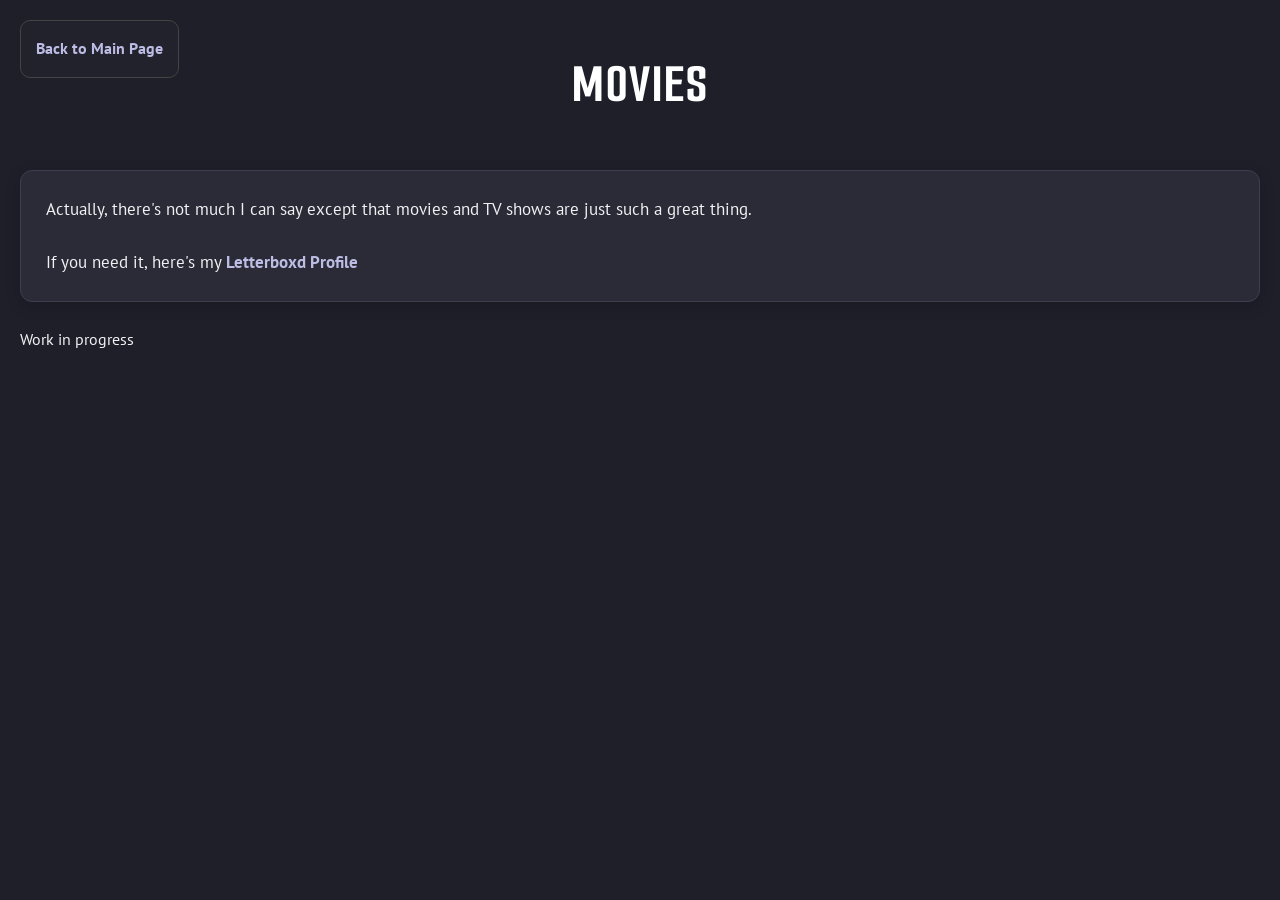
==== movies.html @ f1d26e3d "And God called the expanse Heaven. And there was evening and there was morning, the second day. Back" ====
<!doctype html>
<html>
  <head>
    <meta charset="UTF-8">
    <meta name="viewport" content="width=device-width, initial-scale=1.0">
    <link href="style.css" rel="stylesheet" type="text/css" media="all">

    <title>Movies</title>
  </head>

  <body>
    <header class="mittig-ueberschrift">
      <h1>Movies</h1>
    </header>
       
    <div class="BackToMainPage">
      <a href="index.html">Back to Main Page</a>
    </div>


    <section>
      <p class="sections">Actually, there's not much I can say except that movies and TV shows are just such a great thing. <br><br>If you need it, here's my <a href="https://letterboxd.com/schneller31/">Letterboxd Profile</a></p>
    </section>
    
    Work in progress
    
  </body>
</html>
---- style.css ----
@import url('https://fonts.googleapis.com/css2?family=PT+Sans:ital,wght@0,400;0,700;1,400;1,700&display=swap');
@import url('https://fonts.googleapis.com/css2?family=Smooch+Sans:wght@100..900&display=swap');

.mittig-normal {
  text-align: center;
}

.BackToMainPage {
  position: fixed;
  top: 20px;
  left: 20px;
  
  background: #21222b;
  color: white;
  padding: 15px;
  border-radius: 10px;
  padding: 15px;
  border: 1px solid #444;
  
  z-index: 1000;
}



* {
  box-sizing: border-box;
  margin: 0;
  padding: 0;
}

body {
  background-color: #1e1f29; 
  color: #f1f1f4;
  font-family: "PT Sans", sans-serif; 
  font-weight: 400;
  line-height: 1.6;
  padding: 40px 20px;
}

.container {
  max-width: 650px;
  margin: 0 auto;
}

header {
  text-align: center;
  margin-bottom: 40px;
}
h1 {
  font-family: "Smooch Sans", sans-serif;
  font-size: 3.5rem;
  letter-spacing: 2px;
  color: #ffffff;
  text-transform: uppercase;
}
h2 {
  font-family: "Smooch Sans", sans-serif;
  font-size: 2rem;
  color: #a5a6f6;
  margin-bottom: 15px;
  letter-spacing: 1px;
}

.sections {
  background-color: #2a2b36; 
  border-radius: 12px;
  padding: 25px;
  margin-bottom: 25px;
  box-shadow: 0 4px 15px rgba(0, 0, 0, 0.2);
  border: 1px solid #3d3e4f;
}

p {
  margin-bottom: 12px;
  font-size: 1.05rem;
}

ul {
  list-style-position: inside;
  margin-bottom: 10px;
}

li {
  margin-bottom: 8px;
}

a {
  color: #bdbce4; 
  text-decoration: none;
  font-weight: 700;
  transition: color 0.2s ease;
}
a:hover {
  color: #ff92df;
  text-decoration: underline;
}


/*Für die links auf der Index seite*/
.social-links {
  background: #21222b;
  border: 1px solid #444;
  border-radius: 15px;
  padding: 15px;
  margin-top: 40px;
  margin-bottom: 20px;
  list-style-type: none;
  display: flex;
  flex-wrap: nowrap;
  justify-content: center; 
  gap: 30px;
  align-items: center;
}

.social-links li {
  flex: 0 1 20%;
  max-width: 100px; 
  min-width: 50px;
}

.social-links img {
  width: 100%;
  height: auto;
  display: block;
  border-radius: 25px;
  transition: transform 0.5s ease;
}

.social-links img:hover {
  transform: scale(1.15);
  filter: drop-shadow(0px 5px 15px rgba(0,0,0,0.2)); 
}

@media (max-width: 768px) {
  .social-links {
    gap: 20px;
  }
  .social-links li {
    max-width: 80px;
  }
}

@media (max-width: 480px) {
  .social-links {
    gap: 15px;
  }
  .social-links li {
    max-width: 60px;
  }
}
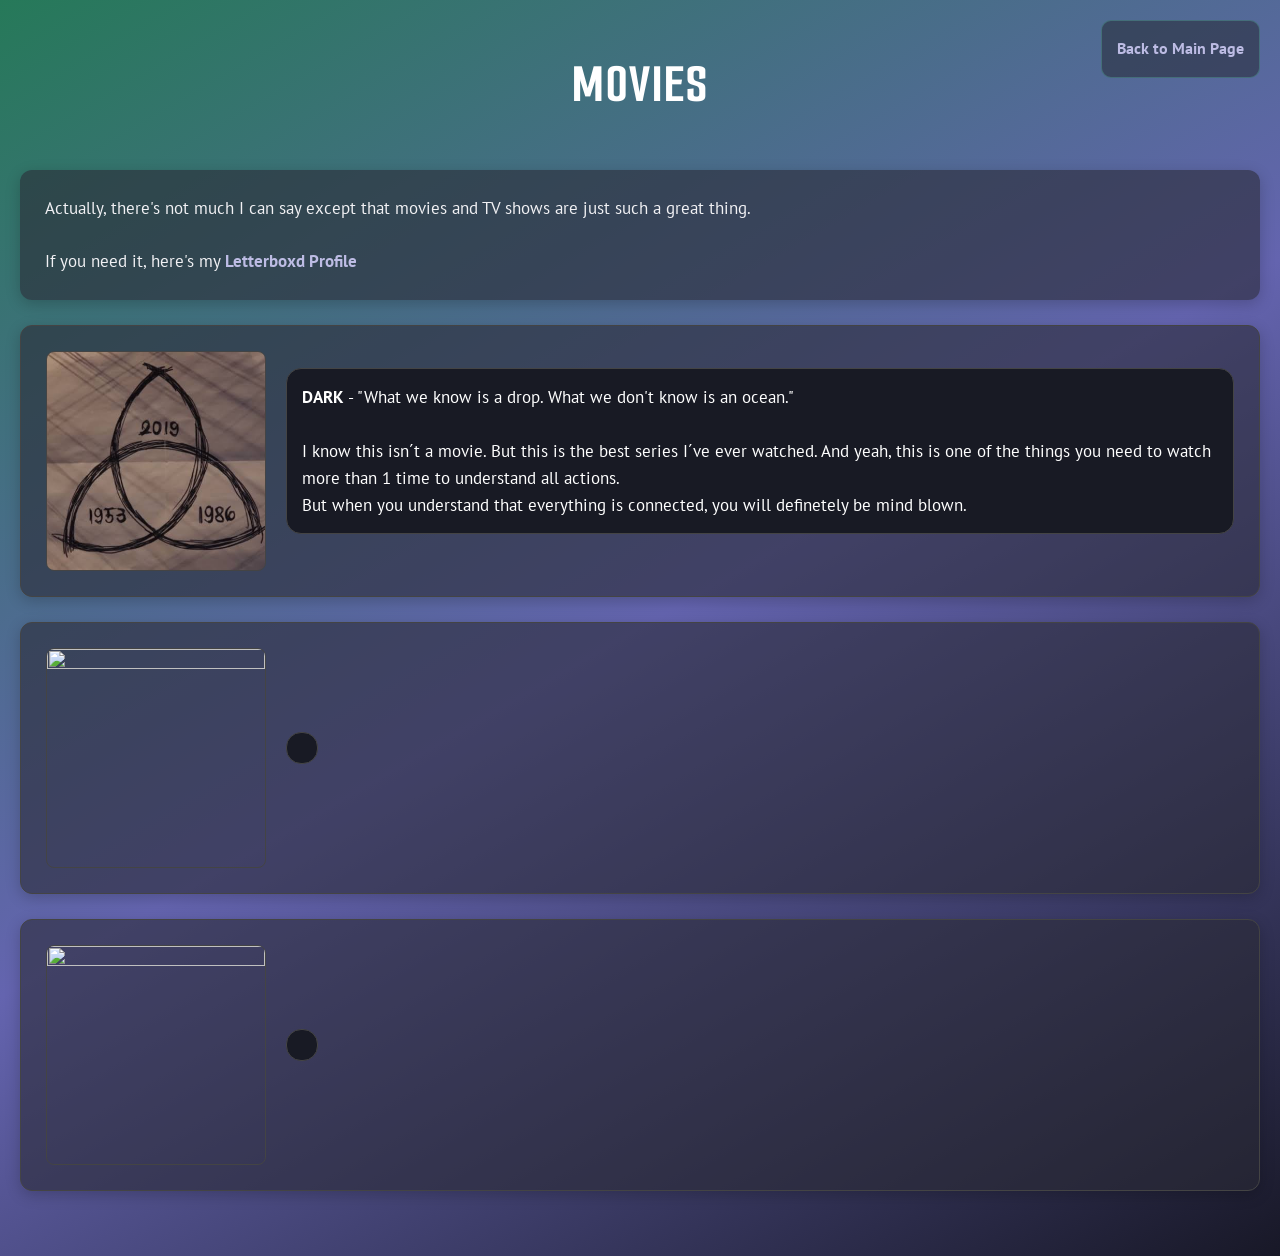
==== commit a6c1f51f: "Added a few files" ====
--- a/movies.html
+++ b/movies.html
@@ -1,28 +1,44 @@
-<!doctype html>
+<!DOCTYPE html>
 <html>
   <head>
     <meta charset="UTF-8">
     <meta name="viewport" content="width=device-width, initial-scale=1.0">
+    <link href="movies.css" rel="stylesheet" type="text/css" media="all">
     <link href="style.css" rel="stylesheet" type="text/css" media="all">
 
     <title>Movies</title>
   </head>
 
+    <header>
+    <h1>Movies</h1>
+  </header>
+
   <body>
-    <header class="mittig-ueberschrift">
-      <h1>Movies</h1>
-    </header>
-       
+
     <div class="BackToMainPage">
       <a href="index.html">Back to Main Page</a>
     </div>
-
 
     <section>
       <p class="sections">Actually, there's not much I can say except that movies and TV shows are just such a great thing. <br><br>If you need it, here's my <a href="https://letterboxd.com/schneller31/">Letterboxd Profile</a></p>
     </section>
     
-    Work in progress
-    
+
+    <div class="Box sections">
+      <img class="movie_picture" src="movies/dark.jpg" alt="Dark">
+      <p class="Beschreibung"><strong>DARK</strong> - "What we know is a drop. What we don't know is an ocean."<br><br> I know this isn´t a movie. But this is the best series I´ve ever watched. And yeah, this is one of the things you need to watch more than 1 time to understand all actions. <br>
+        But when you understand that everything is connected, you will definetely be mind blown.</p>
+    </div>
+
+    <div class="Box sections">
+      <img class="movie_picture" src="movies/" alt="">
+      <p class="Beschreibung"> </p>
+    </div>    
+
+    <div class="Box sections">
+      <img class="movie_picture" src="movies/" alt="">
+      <p class="Beschreibung"> </p>
+    </div>    
+
   </body>
 </html>
--- a/movies.css
+++ b/movies.css
@@ -0,0 +1,49 @@
+@import url('https://fonts.googleapis.com/css2?family=PT+Sans:ital,wght@0,400;0,700;1,400;1,700&display=swap');
+@import url('https://fonts.googleapis.com/css2?family=Smooch+Sans:wght@100..900&display=swap');
+
+.Box {
+  display: flex;
+  align-items: center;
+  gap: 20px;
+
+  background: #222f36;
+  border: 1px solid #444;
+  border-radius: 15px;
+
+  padding: 15px;
+  margin-bottom: 20px;
+
+  color: #ffffff;
+}
+
+
+@media (max-width: 600px) {
+  .Box {
+    flex-direction: column;
+    text-align: center;
+  }
+}
+
+.Box img {
+  border-radius: 8px;
+  object-fit: cover;
+}
+
+.Beschreibung {
+  background: #181a24;
+  border: 1px solid #444;
+  border-radius: 15px;
+
+  padding: 15px;
+  margin-bottom: 20px;
+
+  color: #ffffff;
+}
+
+.movie_picture {
+  width: 100%;
+  max-width: 220px;
+  height: auto; 
+  aspect-ratio: 1 / 1;
+  border: 1px solid #444;
+}
--- a/style.css
+++ b/style.css
@@ -8,14 +8,15 @@
 .BackToMainPage {
   position: fixed;
   top: 20px;
-  left: 20px;
+  right: 20px;
   
-  background: #21222b;
+  background: rgba(33, 34, 43, 0.5);
   color: white;
   padding: 15px;
+  border: 1px solid rgba(81, 151, 148, 0.5);
   border-radius: 10px;
   padding: 15px;
-  border: 1px solid #444;
+  
   
   z-index: 1000;
 }
@@ -29,7 +30,7 @@
 }
 
 body {
-  background-color: #1e1f29; 
+  background: linear-gradient(150deg, #267959, #6464af, #181827);
   color: #f1f1f4;
   font-family: "PT Sans", sans-serif; 
   font-weight: 400;
@@ -37,8 +38,8 @@
   padding: 40px 20px;
 }
 
-.container {
-  max-width: 650px;
+.begrenzung {
+  max-width: 900px;
   margin: 0 auto;
 }
 
@@ -56,18 +57,17 @@
 h2 {
   font-family: "Smooch Sans", sans-serif;
   font-size: 2rem;
-  color: #a5a6f6;
+  color: #4ba3dd;
   margin-bottom: 15px;
   letter-spacing: 1px;
 }
 
 .sections {
-  background-color: #2a2b36; 
+  background-color: rgba(42, 43, 54, 0.6); 
   border-radius: 12px;
   padding: 25px;
   margin-bottom: 25px;
   box-shadow: 0 4px 15px rgba(0, 0, 0, 0.2);
-  border: 1px solid #3d3e4f;
 }
 
 p {
@@ -96,10 +96,9 @@
 }
 
 
-/*Für die links auf der Index seite*/
+/*Für die Verlinkungen auf der Index seite*/
 .social-links {
-  background: #21222b;
-  border: 1px solid #444;
+  background: rgba(33, 34, 43, 0.5);
   border-radius: 15px;
   padding: 15px;
   margin-top: 40px;
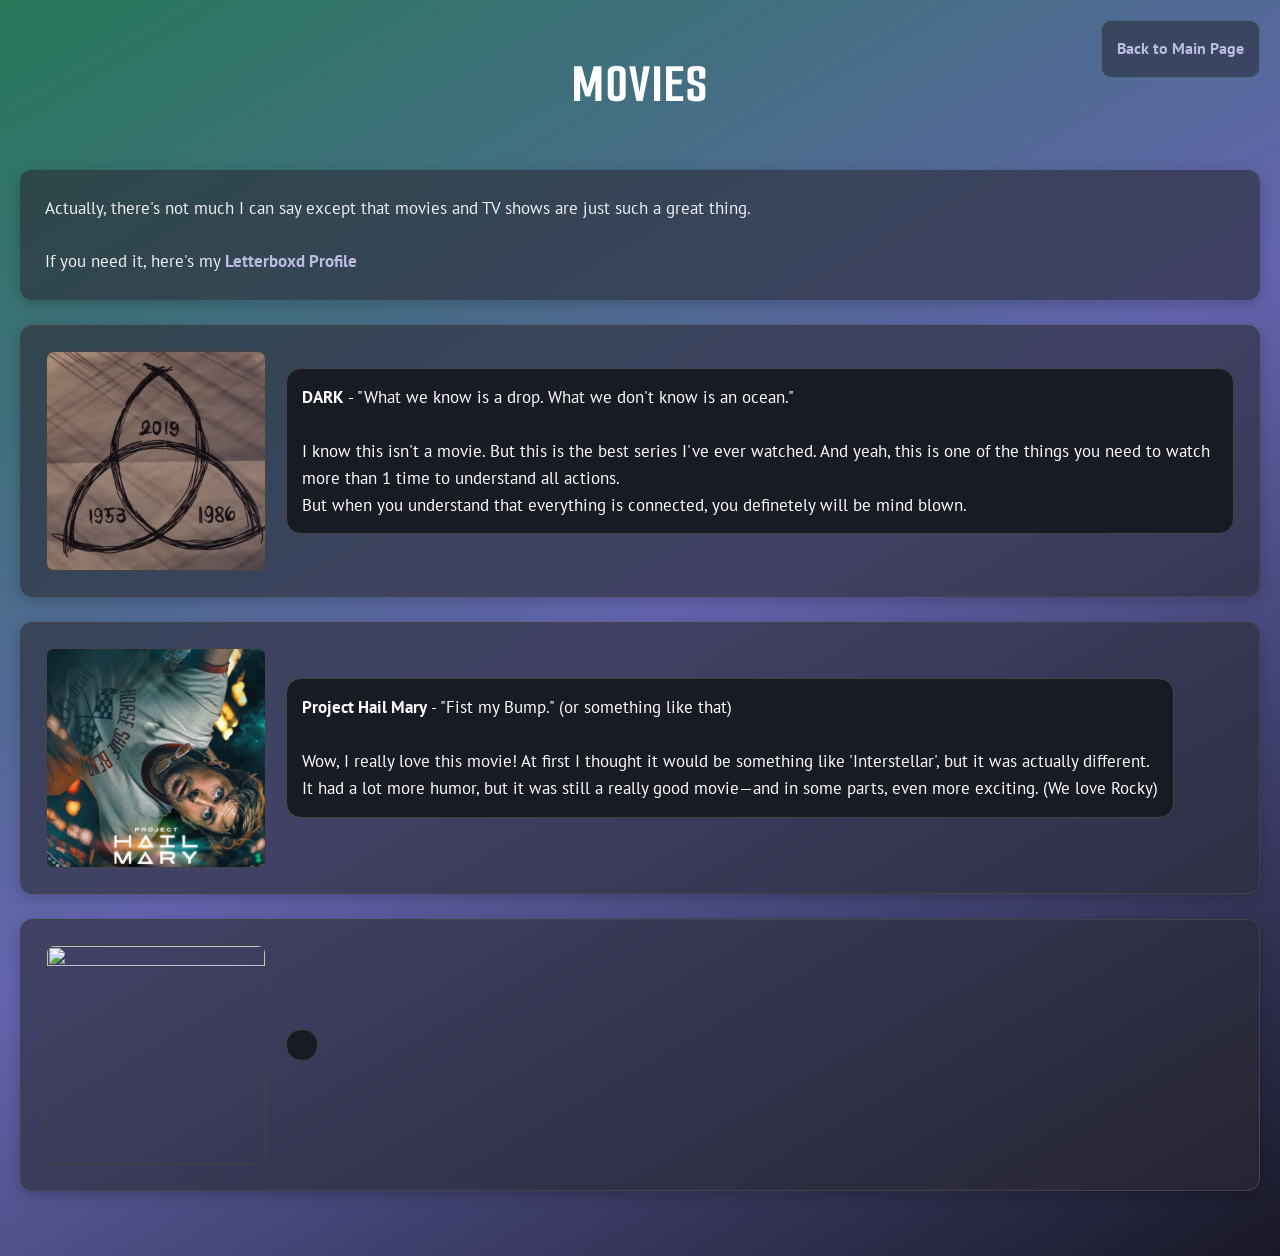
==== commit d679e74f: "changed some things" ====
--- a/movies.html
+++ b/movies.html
@@ -26,13 +26,16 @@
 
     <div class="Box sections">
       <img class="movie_picture" src="movies/dark.jpg" alt="Dark">
-      <p class="Beschreibung"><strong>DARK</strong> - "What we know is a drop. What we don't know is an ocean."<br><br> I know this isn´t a movie. But this is the best series I´ve ever watched. And yeah, this is one of the things you need to watch more than 1 time to understand all actions. <br>
-        But when you understand that everything is connected, you will definetely be mind blown.</p>
+      <p class="Beschreibung"><strong>DARK</strong> - "What we know is a drop. What we don't know is an ocean."<br><br>
+        I know this isn't a movie. But this is the best series I've ever watched. And yeah, this is one of the things you need to watch more than 1 time to understand all actions. <br>
+        But when you understand that everything is connected, you definetely will be mind blown.</p>
     </div>
 
     <div class="Box sections">
-      <img class="movie_picture" src="movies/" alt="">
-      <p class="Beschreibung"> </p>
+      <img class="movie_picture" src="movies/project_hail_mary.jpg" alt="Project Hail Mary">
+      <p class="Beschreibung"><strong>Project Hail Mary</strong> - "Fist my Bump." (or something like that) <br><br>
+      Wow, I really love this movie! At first I thought it would be something like 'Interstellar', but it was actually different. <br>
+      It had a lot more humor, but it was still a really good movie—and in some parts, even more exciting. (We love Rocky)</p>
     </div>    
 
     <div class="Box sections">
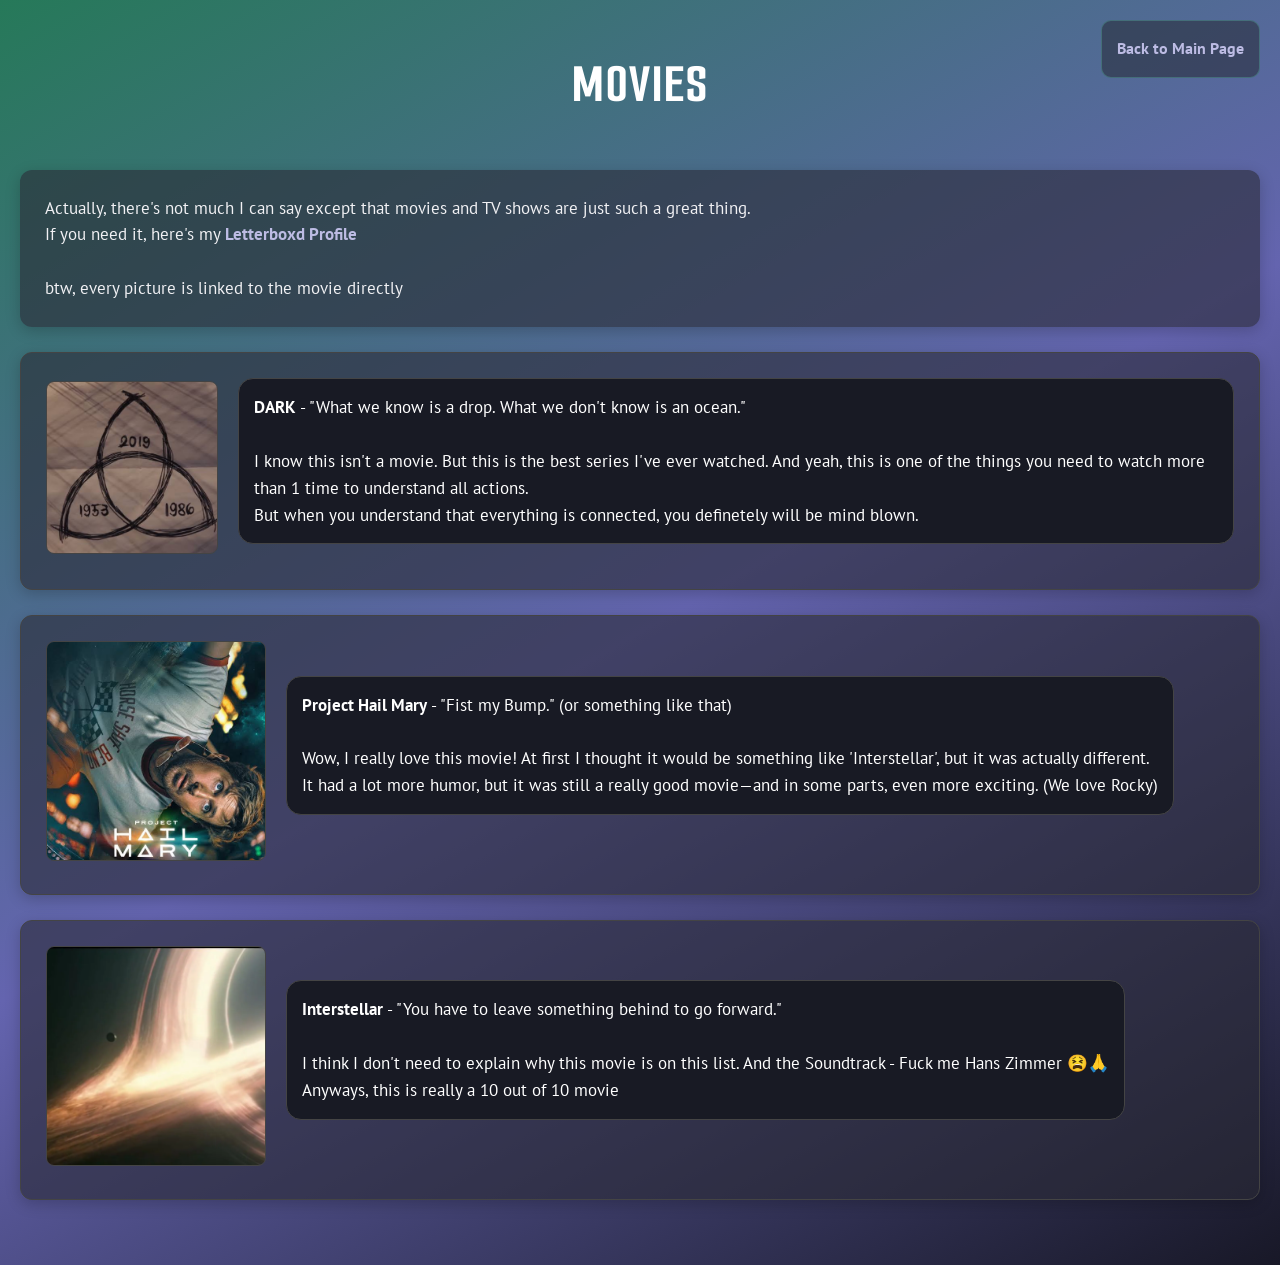
==== commit 402ddc77: "Überschall Akrobatische, raketenbetriebene B2 Bomber mit Nitro-Antrieb in Autoform" ====
--- a/movies.html
+++ b/movies.html
@@ -20,27 +20,32 @@
     </div>
 
     <section>
-      <p class="sections">Actually, there's not much I can say except that movies and TV shows are just such a great thing. <br><br>If you need it, here's my <a href="https://letterboxd.com/schneller31/">Letterboxd Profile</a></p>
+      <p class="sections">Actually, there's not much I can say except that movies and TV shows are just such a great thing. <br>
+        If you need it, here's my <a href="https://letterboxd.com/schneller31/">Letterboxd Profile </a><br><br>
+        btw, every picture is linked to the movie directly</p>
+      
     </section>
     
 
     <div class="Box sections">
-      <img class="movie_picture" src="movies/dark.jpg" alt="Dark">
+      <a href="https://www.netflix.com/de/title/80100172" target="_blank"> <img class="movie_picture" src="movies/dark.jpg" alt="Dark"> </a>
       <p class="Beschreibung"><strong>DARK</strong> - "What we know is a drop. What we don't know is an ocean."<br><br>
         I know this isn't a movie. But this is the best series I've ever watched. And yeah, this is one of the things you need to watch more than 1 time to understand all actions. <br>
         But when you understand that everything is connected, you definetely will be mind blown.</p>
     </div>
 
     <div class="Box sections">
-      <img class="movie_picture" src="movies/project_hail_mary.jpg" alt="Project Hail Mary">
+      <a href="https://www.amazon.de/gp/video/detail/B0GHXTMRYN/ref=atv_dp_share_cu_r" target="_blank"> <img class="movie_picture" src="movies/project_hail_mary.jpg" alt="Project Hail Mary"> </a>
       <p class="Beschreibung"><strong>Project Hail Mary</strong> - "Fist my Bump." (or something like that) <br><br>
       Wow, I really love this movie! At first I thought it would be something like 'Interstellar', but it was actually different. <br>
       It had a lot more humor, but it was still a really good movie—and in some parts, even more exciting. (We love Rocky)</p>
     </div>    
 
     <div class="Box sections">
-      <img class="movie_picture" src="movies/" alt="">
-      <p class="Beschreibung"> </p>
+      <a href="https://www.amazon.de/gp/video/detail/B0B8M7XNY8/ref=atv_dp_share_cu_r" target="_blank"> <img class="movie_picture" src="movies/interstellar.webp" alt="Interstellar"> </a>
+      <p class="Beschreibung"><strong>Interstellar</strong> - "You have to leave something behind to go forward." <br><br>
+      I think I don't need to explain why this movie is on this list. And the Soundtrack - Fuck me Hans Zimmer 😫🙏 <br>
+      Anyways, this is really a 10 out of 10 movie</p>
     </div>    
 
   </body>
--- a/style.css
+++ b/style.css
@@ -130,6 +130,10 @@
   filter: drop-shadow(0px 5px 15px rgba(0,0,0,0.2)); 
 }
 
+.smoll {
+  font-size: small;
+}
+
 @media (max-width: 768px) {
   .social-links {
     gap: 20px;
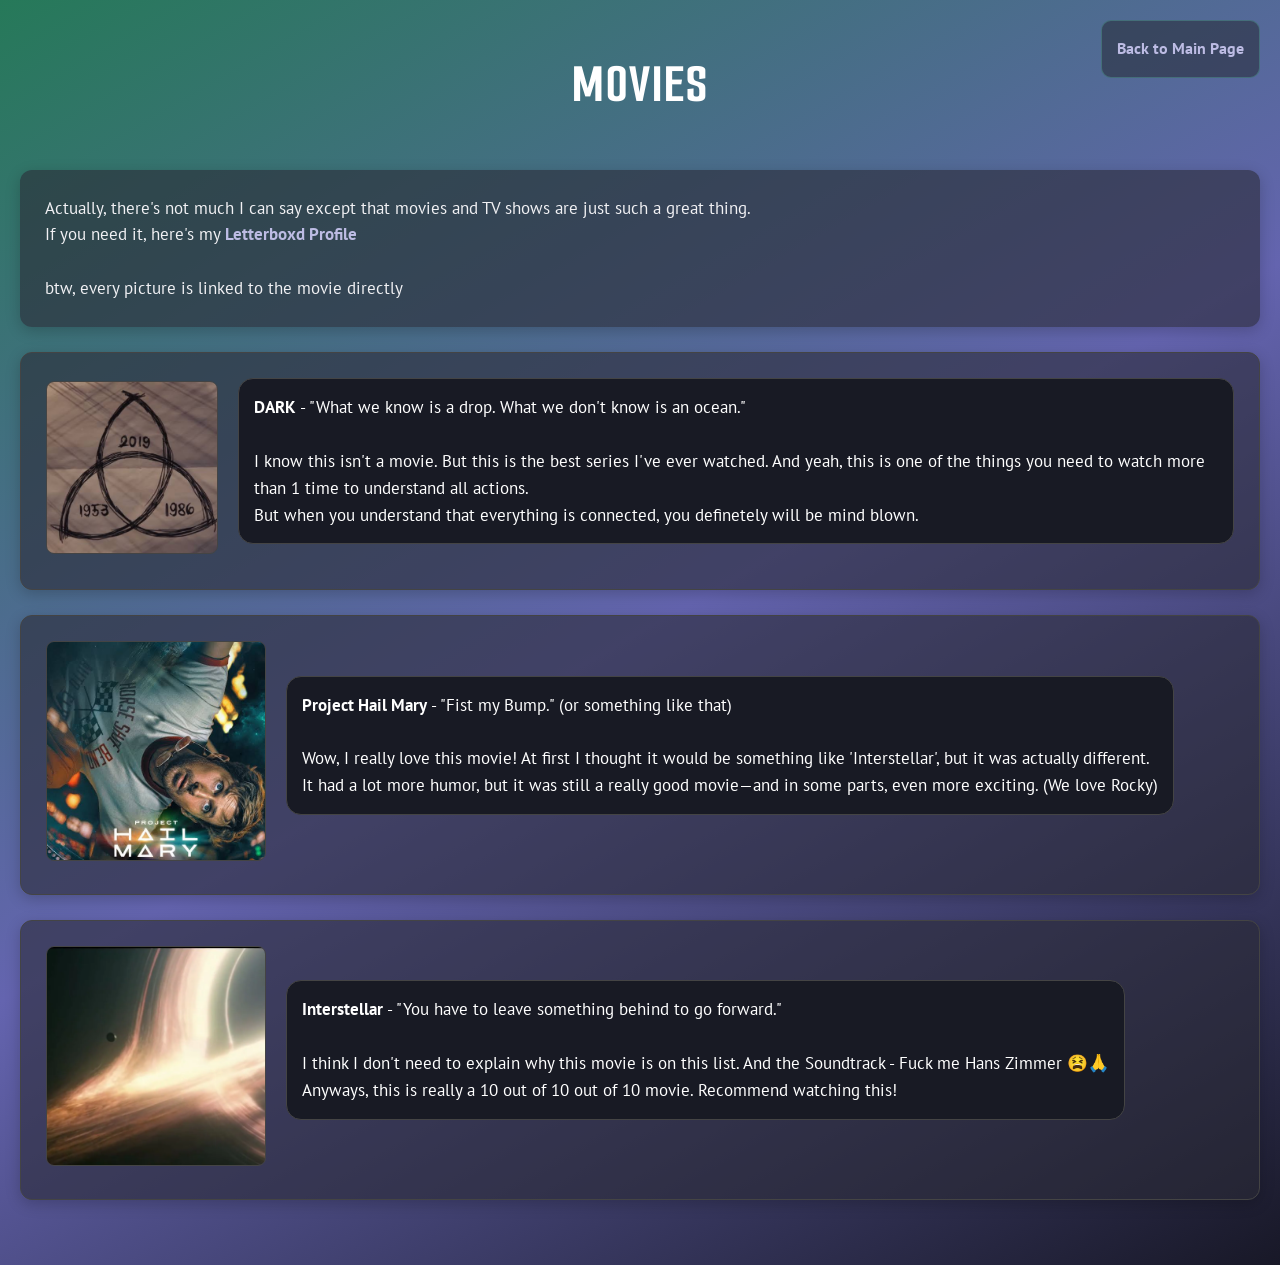
==== commit 7e7217d8: "uuuh" ====
--- a/movies.html
+++ b/movies.html
@@ -45,7 +45,7 @@
       <a href="https://www.amazon.de/gp/video/detail/B0B8M7XNY8/ref=atv_dp_share_cu_r" target="_blank"> <img class="movie_picture" src="movies/interstellar.webp" alt="Interstellar"> </a>
       <p class="Beschreibung"><strong>Interstellar</strong> - "You have to leave something behind to go forward." <br><br>
       I think I don't need to explain why this movie is on this list. And the Soundtrack - Fuck me Hans Zimmer 😫🙏 <br>
-      Anyways, this is really a 10 out of 10 movie</p>
+      Anyways, this is really a 10 out of 10 out of 10 movie. Recommend watching this!</p>
     </div>    
 
   </body>
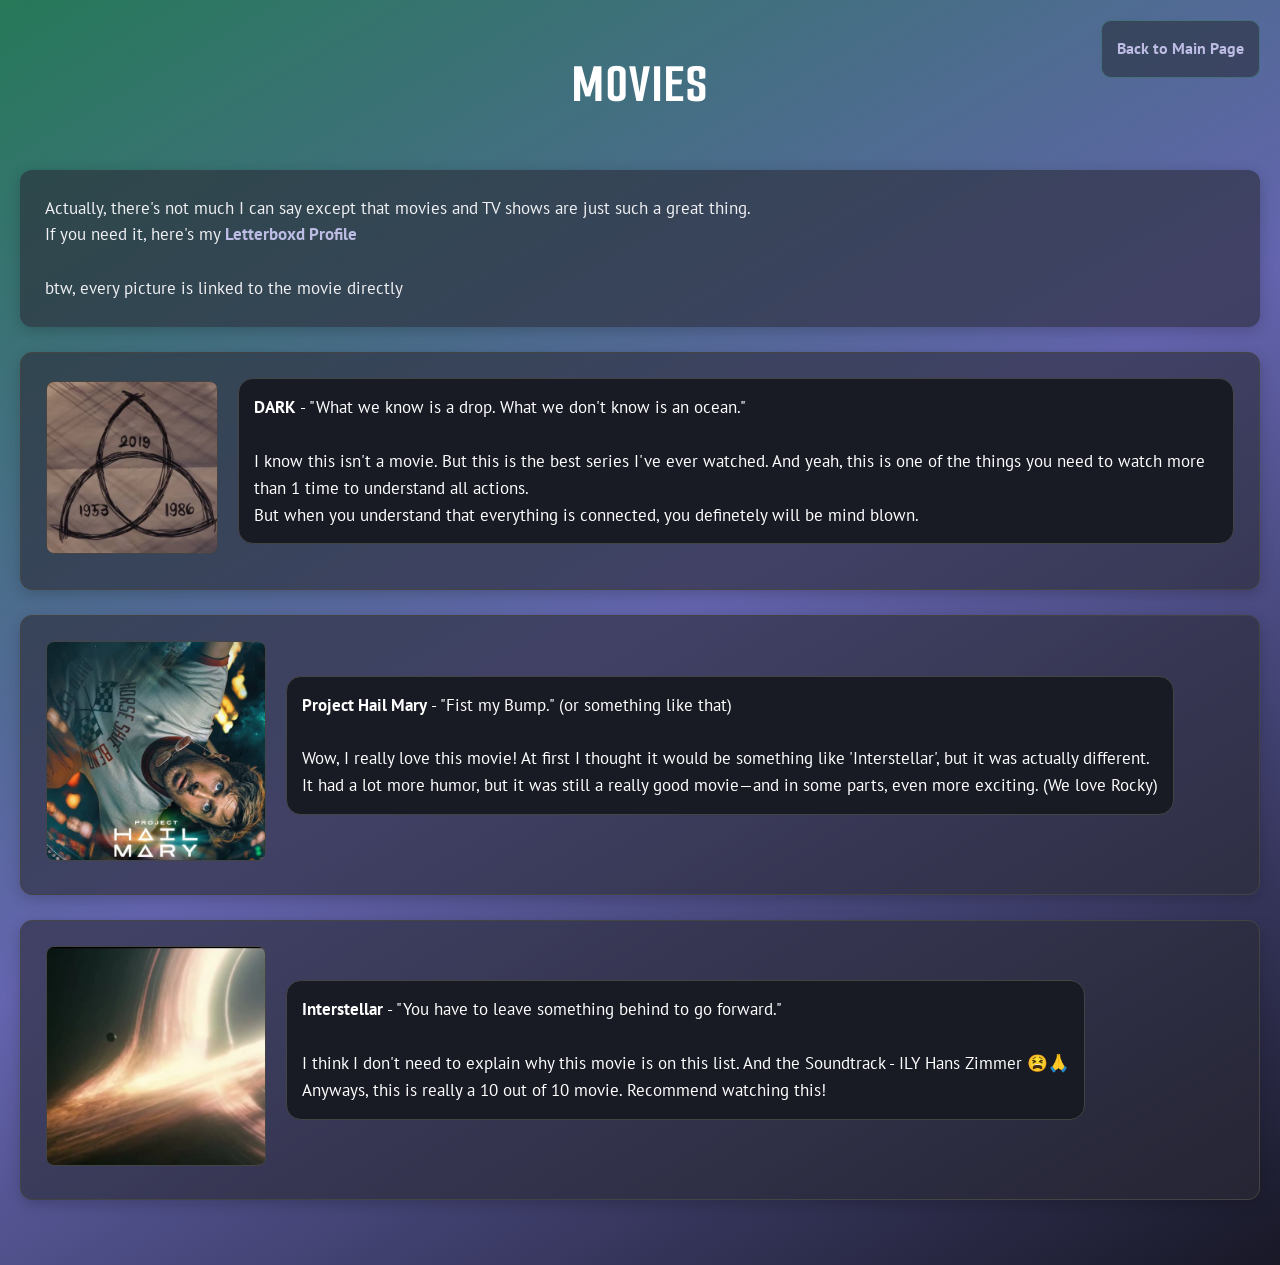
==== commit 232547a3: "..." ====
--- a/movies.html
+++ b/movies.html
@@ -44,8 +44,8 @@
     <div class="Box sections">
       <a href="https://www.amazon.de/gp/video/detail/B0B8M7XNY8/ref=atv_dp_share_cu_r" target="_blank"> <img class="movie_picture" src="movies/interstellar.webp" alt="Interstellar"> </a>
       <p class="Beschreibung"><strong>Interstellar</strong> - "You have to leave something behind to go forward." <br><br>
-      I think I don't need to explain why this movie is on this list. And the Soundtrack - Fuck me Hans Zimmer 😫🙏 <br>
-      Anyways, this is really a 10 out of 10 out of 10 movie. Recommend watching this!</p>
+      I think I don't need to explain why this movie is on this list. And the Soundtrack - ILY Hans Zimmer 😫🙏 <br>
+      Anyways, this is really a 10 out of 10 movie. Recommend watching this!</p>
     </div>    
 
   </body>
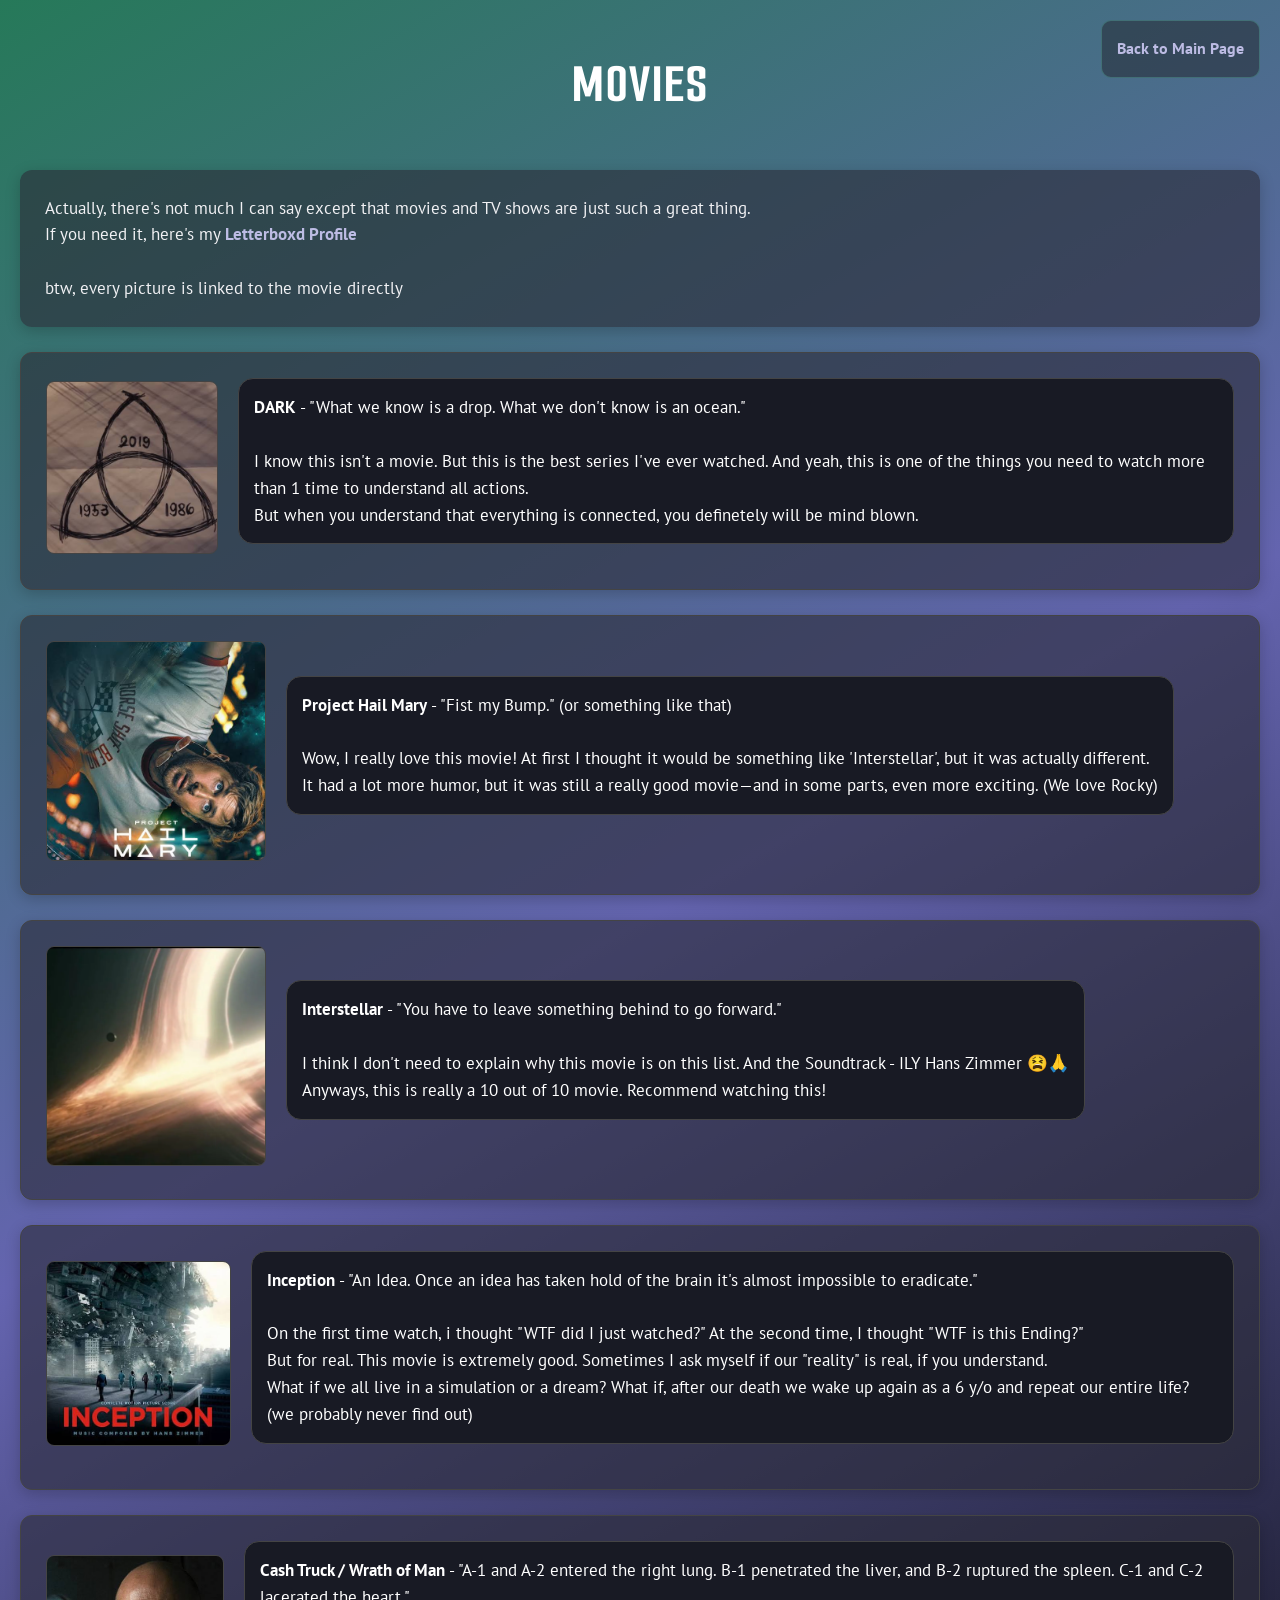
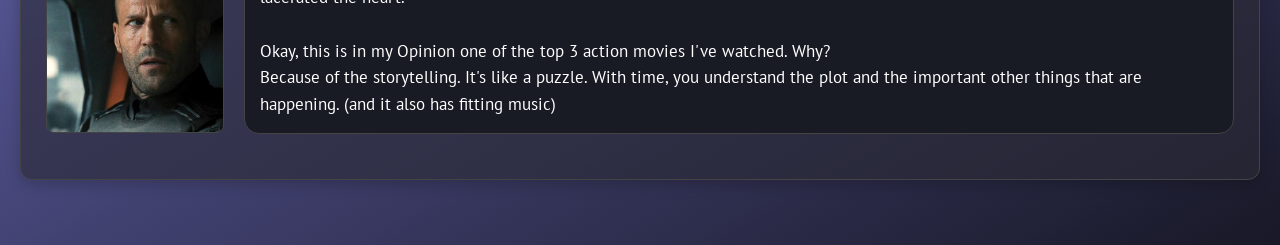
==== commit 0d438557: "added 2 new movies" ====
--- a/movies.html
+++ b/movies.html
@@ -46,7 +46,23 @@
       <p class="Beschreibung"><strong>Interstellar</strong> - "You have to leave something behind to go forward." <br><br>
       I think I don't need to explain why this movie is on this list. And the Soundtrack - ILY Hans Zimmer 😫🙏 <br>
       Anyways, this is really a 10 out of 10 movie. Recommend watching this!</p>
-    </div>    
+    </div>
+    
+    <div class="Box sections">
+      <a href="" target="_blank"> <img class="movie_picture" src="movies/inception.jpg" alt="Inception"> </a>
+      <p class="Beschreibung"><strong>Inception</strong> - "An Idea. Once an idea has taken hold of the brain it's almost impossible to eradicate." <br><br>
+      On the first time watch, i thought "WTF did I just watched?" At the second time, I thought "WTF is this Ending?" <br>
+      But for real. This movie is extremely good. Sometimes I ask myself if our "reality" is real, if you understand. <br>
+      What if we all live in a simulation or a dream? What if, after our death we wake up again as a 6 y/o and repeat our entire life? (we probably never find out)</p>
+    </div> 
+
+    <div class="Box sections">
+      <a href="" target="_blank"> <img class="movie_picture" src="movies/cash_truck.jpg" alt="Cash Truck"> </a>
+      <p class="Beschreibung"><strong>Cash Truck / Wrath of Man</strong> - "A-1 and A-2 entered the right lung. B-1 penetrated the liver, and B-2 ruptured the spleen. C-1 and C-2 lacerated the heart." <br><br>
+      Okay, this is in my Opinion one of the top 3 action movies I've watched. Why? <br>
+      Because of the storytelling. It's like a puzzle. With time, you understand the plot and the important other things that are happening. (and it also has fitting music)</p>
+    </div>
+
 
   </body>
 </html>
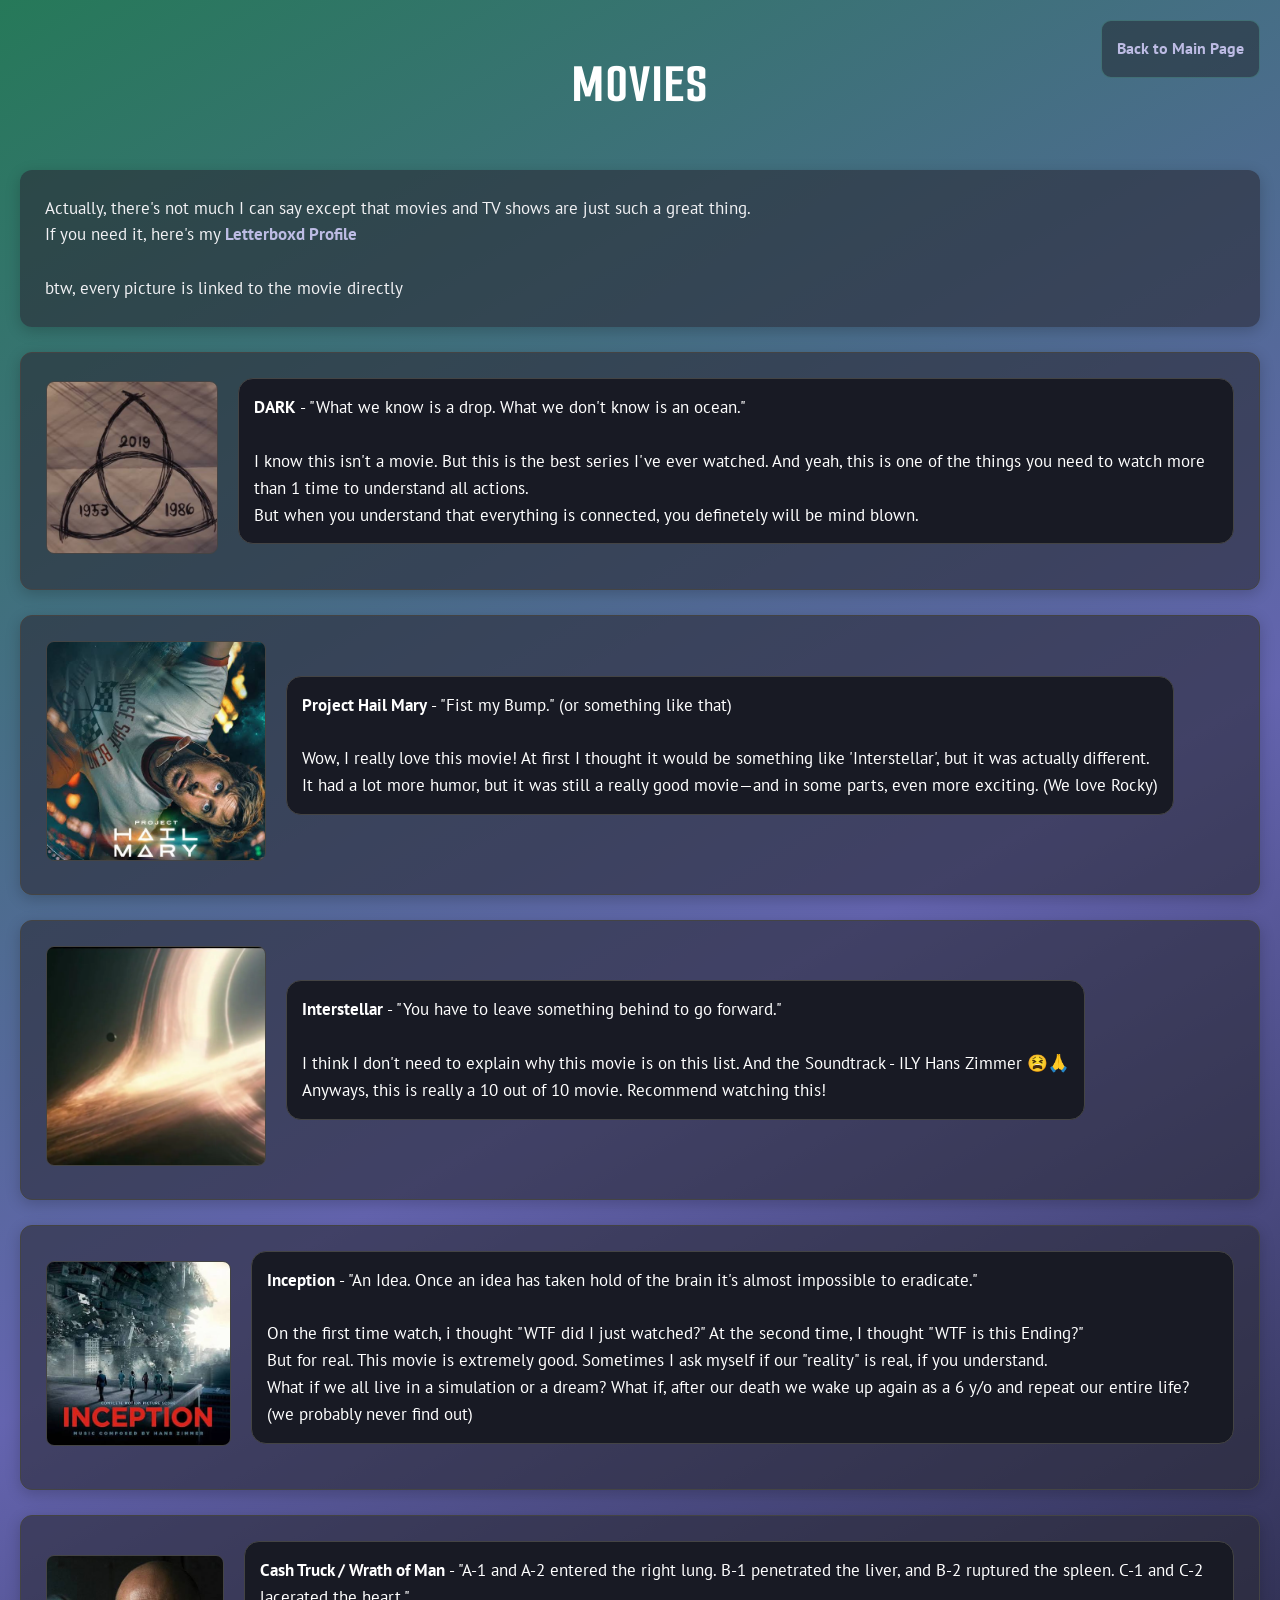
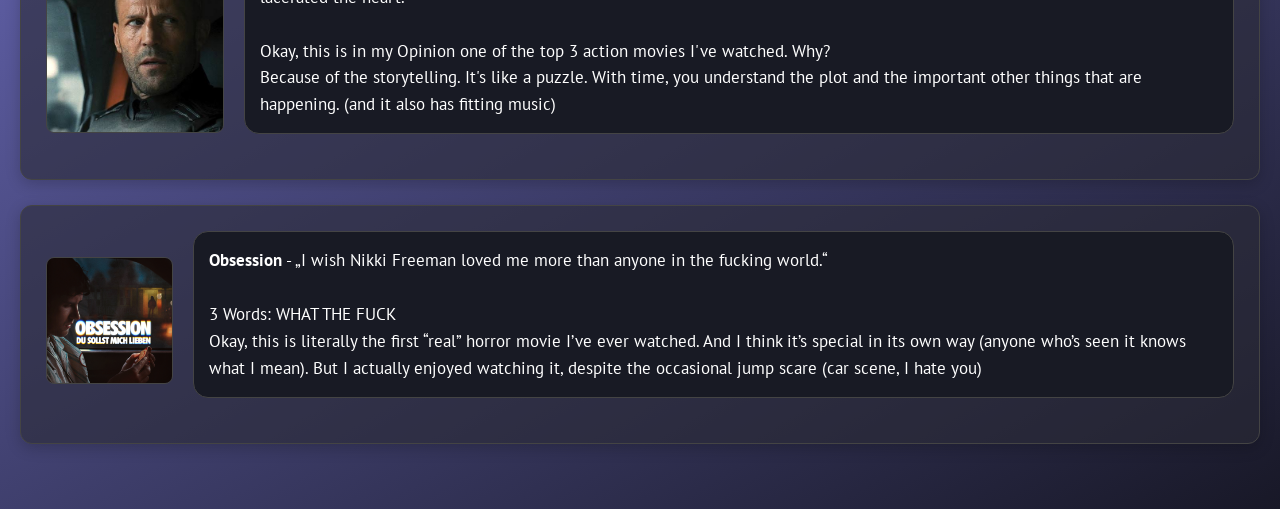
==== commit 064a0084: "Updated many things" ====
--- a/movies.html
+++ b/movies.html
@@ -49,7 +49,7 @@
     </div>
     
     <div class="Box sections">
-      <a href="" target="_blank"> <img class="movie_picture" src="movies/inception.jpg" alt="Inception"> </a>
+      <a href="https://www.amazon.de/gp/video/detail/B0B8SV8Z38?ref_=atv_dp_share_cu_r" target="_blank"> <img class="movie_picture" src="movies/inception.jpg" alt="Inception"> </a>
       <p class="Beschreibung"><strong>Inception</strong> - "An Idea. Once an idea has taken hold of the brain it's almost impossible to eradicate." <br><br>
       On the first time watch, i thought "WTF did I just watched?" At the second time, I thought "WTF is this Ending?" <br>
       But for real. This movie is extremely good. Sometimes I ask myself if our "reality" is real, if you understand. <br>
@@ -57,12 +57,20 @@
     </div> 
 
     <div class="Box sections">
-      <a href="" target="_blank"> <img class="movie_picture" src="movies/cash_truck.jpg" alt="Cash Truck"> </a>
+      <a href="https://www.amazon.de/gp/video/detail/B0GWYHG8R9?ref_=atv_dp_share_cu_r" target="_blank"> <img class="movie_picture" src="movies/cash_truck.jpg" alt="Cash Truck"> </a>
       <p class="Beschreibung"><strong>Cash Truck / Wrath of Man</strong> - "A-1 and A-2 entered the right lung. B-1 penetrated the liver, and B-2 ruptured the spleen. C-1 and C-2 lacerated the heart." <br><br>
       Okay, this is in my Opinion one of the top 3 action movies I've watched. Why? <br>
       Because of the storytelling. It's like a puzzle. With time, you understand the plot and the important other things that are happening. (and it also has fitting music)</p>
     </div>
 
+    <div class="Box sections">
+      <a href="https://www.primevideo.com/-/de/detail/0M1G8W35R6LZYZ25OYBKKX3PBF?ref_=atv_dp_share_cu_r" target="_blank"> <img class="movie_picture" src="movies/Obsession.jpg" alt="Obsession"> </a>
+      <p class="Beschreibung"><strong>Obsession</strong> - „I wish Nikki Freeman loved me more than anyone in the fucking world.“ <br><br>
+      3 Words: WHAT THE FUCK <br>
+      Okay, this is literally the first “real” horror movie I’ve ever watched. And I think it’s special in its own way (anyone who’s seen it knows what I mean).
+      But I actually enjoyed watching it, despite the occasional jump scare (car scene, I hate you)</p>
+    </div>
 
+    
   </body>
 </html>
